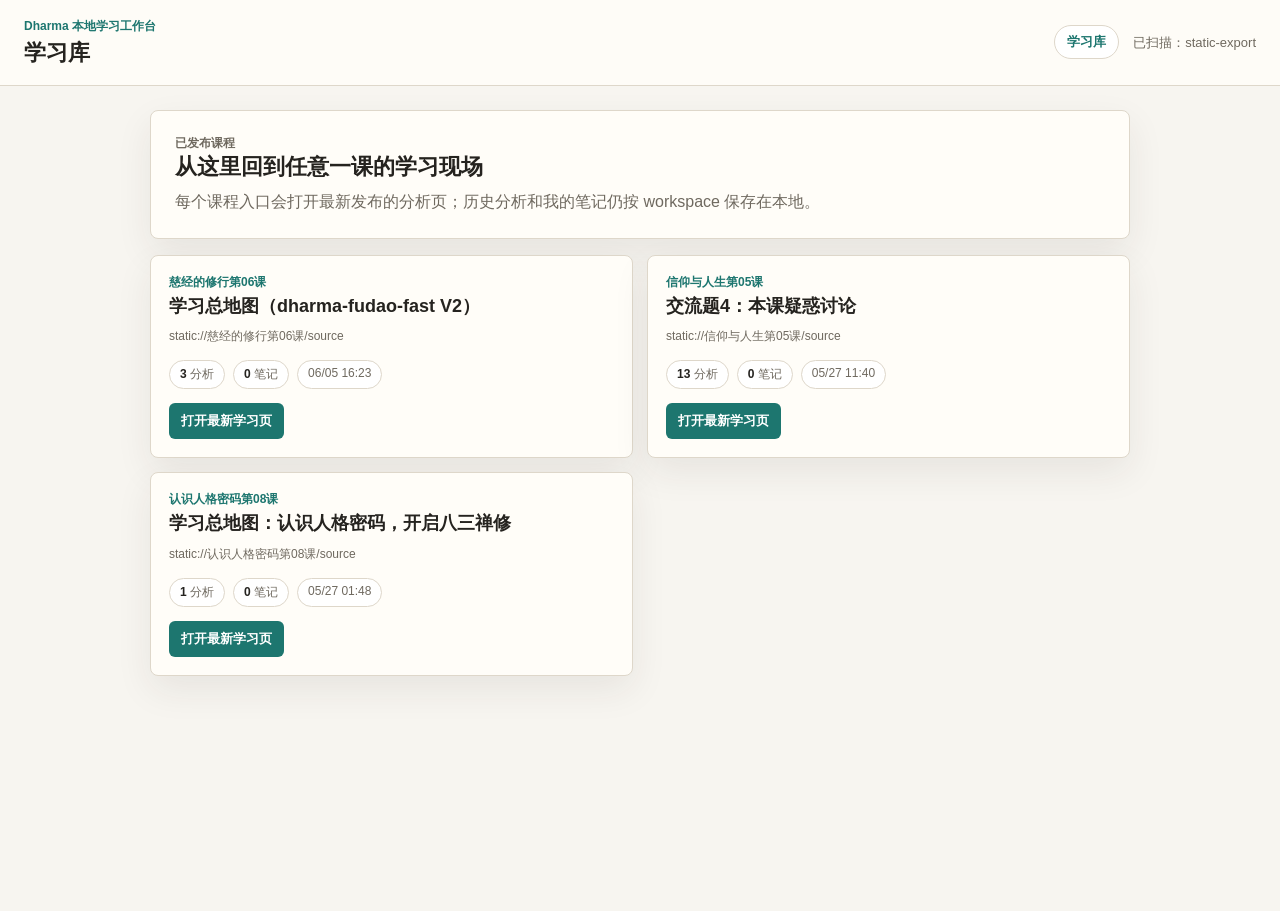
==== index.html @ 93f180d5 "Publish Dharma viewer static site" ====
<!doctype html>
<html lang="zh-CN">
  <head>
    <meta charset="UTF-8" />
    <meta name="viewport" content="width=device-width, initial-scale=1.0" />
    <title>Dharma Tools Demo</title>
    <link rel="icon" href="data:," />
    <link rel="stylesheet" href="styles.css" />
  </head>
  <body>
    <header class="topbar">
      <div>
        <p class="eyebrow">Dharma 本地学习工作台</p>
        <h1 id="appTitle">Dharma Viewer</h1>
      </div>
      <div class="topbar-actions">
        <a class="topbar-link" href="/library" id="libraryLink">学习库</a>
        <div class="status" id="status">加载学习材料中...</div>
      </div>
    </header>

    <main class="workspace">
      <section class="source-pane" aria-label="原文">
        <div class="pane-header">
          <div>
            <p class="pane-kicker">左侧材料</p>
            <h2>学习文本</h2>
          </div>
          <input id="sourceSearch" type="search" placeholder="搜索原文" />
        </div>
        <div class="pane-tabs" role="tablist" aria-label="左侧材料">
          <button id="sourceTab" class="pane-tab is-active" type="button">原文</button>
          <button id="auxiliaryTab" class="pane-tab" type="button">辅助材料</button>
        </div>
        <div id="sourceContent" class="source-content"></div>
        <div id="auxiliaryContent" class="auxiliary-content" hidden></div>
      </section>

      <section class="analysis-pane" aria-label="分析">
        <div class="pane-header">
          <div>
            <p class="pane-kicker">右侧分析</p>
            <h2>学习材料</h2>
          </div>
          <select id="analysisSelect" aria-label="选择分析文档"></select>
        </div>

        <div class="evidence-panel">
          <div class="evidence-title">可定位原文</div>
          <div id="evidenceList" class="evidence-list"></div>
        </div>

        <article id="analysisContent" class="analysis-content"></article>
      </section>

      <aside class="chat-pane" aria-label="Codex 对话">
        <div class="pane-header chat-header">
          <div>
            <p class="pane-kicker">右侧问答</p>
            <h2 id="chatTitle">Codex Chat</h2>
          </div>
          <div class="chat-controls">
            <select id="chatProviderSelect" class="provider-select" aria-label="选择问答模型">
              <option value="codex">Codex</option>
              <option value="hermes">Hermes</option>
              <option value="claude">Claude Code</option>
              <option value="openclaw">OpenClaw</option>
            </select>
            <div id="chatSessionBadge" class="chat-session">新会话</div>
          </div>
        </div>

        <div class="pane-tabs" role="tablist" aria-label="右侧面板">
          <button id="chatTab" class="pane-tab is-active" type="button">问 Codex</button>
          <button id="notesTab" class="pane-tab" type="button">我的笔记 <span id="noteCount">0</span></button>
        </div>

        <div id="chatMessages" class="chat-messages">
          <div class="chat-empty">划选左侧原文或中间分析后加入提问。</div>
        </div>

        <div id="notesPanel" class="notes-panel" hidden></div>

        <form id="chatForm" class="chat-composer">
          <div id="selectedContexts" class="selected-contexts"></div>
          <textarea id="chatInput" rows="4" placeholder="问 Codex..." aria-label="向 AI 提问"></textarea>
          <div class="composer-actions">
            <button id="clearContexts" class="secondary-button" type="button">清空引用</button>
            <button id="sendChat" class="primary-button" type="submit">发送</button>
          </div>
        </form>
      </aside>
    </main>

    <div id="selectionToolbar" class="selection-toolbar" hidden>
      <button id="addContextFromSelection" type="button">加入提问</button>
      <button id="saveNoteFromSelection" type="button">收藏笔记</button>
    </div>

    <script>window.DHARMA_STATIC_VIEWER = true;</script>
    <script type="module" src="app.js"></script>
  </body>
</html>
---- styles.css ----
:root {
  color-scheme: light;
  --bg: #f7f5f0;
  --surface: #fffdf8;
  --surface-strong: #ffffff;
  --ink: #25231f;
  --muted: #6f695f;
  --line: #ded7ca;
  --accent: #1d766f;
  --accent-soft: #dff1ed;
  --gold: #a76f22;
  --warn: #b45309;
  --mark: #fff1a8;
  --shadow: 0 14px 36px rgba(47, 42, 32, 0.08);
  --shadow-tight: 0 8px 24px rgba(47, 42, 32, 0.1);
}

* {
  box-sizing: border-box;
}

[hidden] {
  display: none !important;
}

body {
  margin: 0;
  min-height: 100vh;
  background: var(--bg);
  color: var(--ink);
  font-family: -apple-system, BlinkMacSystemFont, "PingFang SC", "Hiragino Sans GB", "Microsoft YaHei", sans-serif;
}

.topbar {
  display: flex;
  align-items: center;
  justify-content: space-between;
  gap: 24px;
  padding: 18px 24px;
  border-bottom: 1px solid var(--line);
  background: rgba(255, 253, 248, 0.92);
}

.eyebrow,
.pane-kicker {
  margin: 0 0 4px;
  color: var(--accent);
  font-size: 12px;
  font-weight: 700;
}

h1,
h2 {
  margin: 0;
  letter-spacing: 0;
}

h1 {
  font-size: 22px;
  line-height: 1.25;
}

h2 {
  font-size: 16px;
  line-height: 1.25;
}

.status {
  max-width: 46vw;
  color: var(--muted);
  font-size: 13px;
  line-height: 1.5;
  text-align: right;
}

.topbar-actions {
  display: flex;
  align-items: center;
  gap: 14px;
}

.topbar-link {
  flex: 0 0 auto;
  border: 1px solid var(--line);
  border-radius: 999px;
  padding: 7px 12px;
  background: var(--surface-strong);
  color: var(--accent);
  font-size: 13px;
  font-weight: 700;
  text-decoration: none;
}

.workspace {
  display: grid;
  grid-template-columns: minmax(360px, 1.02fr) minmax(420px, 1fr) minmax(310px, 0.52fr);
  gap: 16px;
  height: calc(100vh - 75px);
  padding: 16px;
}

.library-workspace {
  min-height: calc(100vh - 75px);
  padding: 24px;
}

.library-hero,
.library-empty {
  max-width: 980px;
  margin: 0 auto 16px;
  border: 1px solid var(--line);
  border-radius: 8px;
  background: var(--surface);
  box-shadow: var(--shadow);
  padding: 22px 24px;
}

.library-hero h2,
.library-empty h2 {
  margin: 0 0 8px;
  font-size: 22px;
}

.library-hero p,
.library-empty p {
  margin: 0;
  color: var(--muted);
  line-height: 1.7;
}

.library-grid {
  display: grid;
  grid-template-columns: repeat(auto-fill, minmax(320px, 1fr));
  gap: 14px;
  max-width: 980px;
  margin: 0 auto;
}

.library-card {
  display: grid;
  gap: 14px;
  border: 1px solid var(--line);
  border-radius: 8px;
  background: var(--surface);
  box-shadow: var(--shadow);
  padding: 18px;
}

.library-card-main h2 {
  margin: 0 0 10px;
  font-size: 18px;
}

.library-card-main p:last-child {
  margin: 0;
  color: var(--muted);
  font-size: 12px;
  line-height: 1.6;
  overflow-wrap: anywhere;
}

.library-stats {
  display: flex;
  flex-wrap: wrap;
  gap: 8px;
}

.library-stats span {
  border: 1px solid var(--line);
  border-radius: 999px;
  padding: 5px 10px;
  background: #fff;
  color: var(--muted);
  font-size: 12px;
}

.library-stats strong {
  color: var(--ink);
}

.library-open {
  justify-self: start;
  border-radius: 6px;
  padding: 9px 12px;
  background: var(--accent);
  color: #fff;
  font-size: 13px;
  font-weight: 700;
  text-decoration: none;
}

.source-pane,
.analysis-pane,
.chat-pane {
  min-height: 0;
  overflow: hidden;
  border: 1px solid var(--line);
  border-radius: 8px;
  background: var(--surface);
  box-shadow: var(--shadow);
}

.source-pane {
  display: grid;
  grid-template-rows: auto auto minmax(0, 1fr);
}

.pane-header {
  display: flex;
  align-items: center;
  justify-content: space-between;
  gap: 16px;
  padding: 14px 16px;
  border-bottom: 1px solid var(--line);
  background: var(--surface-strong);
}

.chat-header {
  padding-right: 12px;
}

input,
select,
textarea {
  min-width: 180px;
  border: 1px solid var(--line);
  border-radius: 6px;
  background: #fff;
  color: var(--ink);
  font: inherit;
  font-size: 13px;
}

input,
select {
  height: 34px;
  padding: 0 10px;
}

textarea {
  width: 100%;
  min-width: 0;
  resize: none;
  line-height: 1.6;
  padding: 10px 12px;
}

.source-content,
.auxiliary-content,
.analysis-content {
  overflow: auto;
  padding: 18px;
}

.analysis-pane {
  display: grid;
  grid-template-rows: auto auto minmax(0, 1fr);
}

.chat-pane {
  display: grid;
  grid-template-rows: auto auto minmax(0, 1fr) auto;
}

.analysis-content {
  height: auto;
}

.auxiliary-content {
  display: grid;
  align-content: start;
  gap: 16px;
}

.auxiliary-card {
  border: 1px solid var(--line);
  border-radius: 8px;
  background: #fff;
  padding: 18px;
}

.auxiliary-heading {
  margin-bottom: 16px;
  padding-bottom: 12px;
  border-bottom: 1px solid var(--line);
}

.auxiliary-heading h3 {
  margin: 0;
  color: #1f5752;
  font-size: 16px;
  line-height: 1.4;
}

.auxiliary-heading p {
  margin: 6px 0 0;
  color: #6d6257;
  font-size: 12px;
  line-height: 1.6;
}

.auxiliary-text {
  color: #2d2a24;
  font-size: 14px;
  line-height: 1.75;
}

.auxiliary-block {
  display: grid;
  grid-template-columns: 66px minmax(0, 1fr);
  gap: 12px;
  padding: 12px 0;
  border-bottom: 1px solid var(--line);
}

.auxiliary-block:last-child {
  border-bottom: 0;
  padding-bottom: 0;
}

.auxiliary-block-title {
  color: #1f5752;
  font-size: 12px;
  font-weight: 700;
  letter-spacing: 0;
}

.auxiliary-block-items {
  display: grid;
  gap: 9px;
  min-width: 0;
}

.auxiliary-item {
  min-width: 0;
  color: #332f29;
  overflow-wrap: anywhere;
}

.auxiliary-item.has-number {
  display: grid;
  grid-template-columns: 22px minmax(0, 1fr);
  gap: 7px;
}

.auxiliary-item-number {
  display: inline-grid;
  width: 20px;
  height: 20px;
  place-items: center;
  border: 1px solid #b9d7d3;
  border-radius: 999px;
  color: #1f5752;
  font-size: 11px;
  font-weight: 700;
  line-height: 1;
}

.auxiliary-item a {
  color: #1f6b66;
  text-decoration: underline;
  text-underline-offset: 3px;
}

.auxiliary-text p {
  margin: 0 0 10px;
  white-space: pre-wrap;
}

.auxiliary-text p:last-child {
  margin-bottom: 0;
}

.auxiliary-empty {
  margin: auto;
  max-width: 240px;
  color: var(--muted);
  font-size: 13px;
  line-height: 1.7;
  text-align: center;
}

.source-section {
  margin: 0 0 24px;
  padding: 0 22px 8px;
  border-bottom: 1px solid var(--line);
  background: #fff;
}

.section-title {
  position: sticky;
  top: -18px;
  z-index: 1;
  margin: 0 -22px 18px;
  padding: 12px 22px;
  border-bottom: 1px solid var(--line);
  background: rgba(251, 250, 246, 0.96);
  color: var(--accent);
  font-size: 15px;
  font-weight: 800;
}

.paragraph {
  margin: 0 0 18px;
  padding: 2px 0 2px 14px;
  border-left: 3px solid transparent;
  border-radius: 6px;
  color: #2d2a24;
  font-size: 16px;
  line-height: 2;
  text-align: justify;
  white-space: pre-wrap;
}

.source-subheading {
  display: block;
  margin: 0 0 4px;
  color: #1e5753;
  font-weight: 800;
}

.paragraph.is-highlighted {
  border-left-color: var(--gold);
  background: transparent;
}

.paragraph.is-search-hit {
  outline: 2px solid var(--accent);
  background: var(--accent-soft);
}

.evidence-panel {
  padding: 12px 16px;
  border-bottom: 1px solid var(--line);
  background: #faf8f2;
}

.evidence-title {
  margin-bottom: 8px;
  color: var(--muted);
  font-size: 12px;
  font-weight: 800;
}

.evidence-list {
  display: flex;
  flex-wrap: wrap;
  gap: 8px;
  max-height: 104px;
  overflow: auto;
}

.evidence-button {
  border: 1px solid #b9d9d3;
  border-radius: 999px;
  background: #edf8f5;
  color: #155e58;
  cursor: pointer;
  font-size: 12px;
  line-height: 1.2;
  padding: 7px 10px;
}

.evidence-button:hover {
  border-color: var(--accent);
  background: var(--accent-soft);
}

.evidence-button.unmatched {
  border-color: #f0c48f;
  background: #fff7ed;
  color: var(--warn);
  cursor: default;
}

.analysis-content {
  font-size: 15px;
  line-height: 1.8;
}

.analysis-content.study-map-v2 {
  padding: 14px;
  background: #f3f0e8;
  line-height: 1.72;
}

.analysis-content h1 {
  margin: 0 0 18px;
  font-size: 22px;
}

.analysis-content h2 {
  margin: 22px 0 10px;
  color: var(--accent);
  font-size: 18px;
}

.analysis-content h3 {
  margin: 20px 0 8px;
  color: #493f32;
  font-size: 16px;
}

.analysis-content p {
  margin: 0 0 10px;
}

.visual-block {
  margin: 0 0 24px;
  padding: 18px;
  border: 1px solid var(--line);
  border-radius: 8px;
  background: #fff;
}

.visual-heading {
  text-align: center;
  margin-bottom: 14px;
}

.visual-heading h2 {
  margin: 0;
  color: #34312d;
  font-size: 18px;
}

.visual-heading p {
  margin: 4px 0 0;
  color: var(--muted);
  font-size: 13px;
}

.diagram-canvas {
  position: relative;
  display: grid;
  gap: 12px;
  padding: 8px 2px;
}

.diagram-row,
.diagram-branch {
  display: flex;
  justify-content: center;
  gap: 18px;
}

.diagram-row.single .visual-card,
.diagram-row.final .visual-card {
  max-width: 520px;
}

.diagram-split {
  position: relative;
  display: grid;
  grid-template-columns: 1fr 32px 1fr;
  align-items: center;
  gap: 16px;
}

.diagram-line {
  align-self: stretch;
  justify-self: center;
  width: 1px;
  min-height: 180px;
  border-left: 1px dashed #cfc8bc;
}

.diagram-axis {
  text-align: center;
  color: #5b554c;
  font-size: 13px;
  font-style: italic;
}

.diagram-stack {
  display: grid;
  gap: 12px;
}

.visual-card,
.ladder-step,
.comparison-cell {
  width: 100%;
  border: 1px solid var(--line);
  border-radius: 8px;
  background: #f7f4ef;
  color: var(--ink);
  font: inherit;
}

button.visual-card,
button.ladder-step,
button.comparison-cell {
  cursor: pointer;
  text-align: center;
}

button.visual-card:hover,
button.ladder-step:hover,
button.comparison-cell:hover {
  transform: translateY(-1px);
  box-shadow: 0 8px 18px rgba(47, 42, 32, 0.08);
}

.visual-card {
  min-height: 74px;
  padding: 14px 16px;
  text-align: center;
}

.visual-card strong,
.ladder-step strong {
  display: block;
  font-size: 16px;
  line-height: 1.25;
}

.visual-card span,
.ladder-step span:not(.step-number) {
  display: block;
  margin-top: 6px;
  font-size: 13px;
  line-height: 1.35;
}

.tone-teal {
  border-color: #78b9ad;
  background: #e2f3ee;
  color: #0b6b5f;
}

.tone-purple {
  border-color: #9f95e8;
  background: #eeeeff;
  color: #4b43a3;
}

.tone-gold {
  border-color: #d8a256;
  background: #fff1d8;
  color: #8a5308;
}

.tone-red {
  border-color: #dd9b8f;
  background: #fff0ec;
  color: #963b29;
}

.tone-blue {
  border-color: #8ab6e5;
  background: #e8f3ff;
  color: #235f9f;
}

.tone-neutral {
  border-color: #cfc8bc;
  background: #f6f3ee;
  color: #4b4740;
}

.ladder-steps {
  display: grid;
  justify-items: center;
  gap: 12px;
}

.ladder-step {
  position: relative;
  max-width: 520px;
  padding: 14px 18px 14px 52px;
  text-align: left;
}

.ladder-step + .ladder-step::before {
  content: "";
  position: absolute;
  top: -13px;
  left: 50%;
  height: 12px;
  border-left: 1px dashed #cfc8bc;
}

.step-number {
  position: absolute;
  left: 16px;
  top: 16px;
  display: grid;
  place-items: center;
  width: 24px;
  height: 24px;
  border-radius: 999px;
  background: rgba(255, 255, 255, 0.72);
  font-size: 12px;
  font-weight: 800;
}

.comparison-table {
  display: grid;
  overflow: auto;
  border: 1px solid var(--line);
  border-radius: 8px;
}

.comparison-row {
  display: grid;
  min-width: 620px;
}

.comparison-row + .comparison-row {
  border-top: 1px solid var(--line);
}

.comparison-row > * {
  padding: 12px;
  border: 0;
  border-left: 1px solid var(--line);
  border-radius: 0;
  min-height: 56px;
}

.comparison-row > *:first-child {
  border-left: 0;
}

.comparison-row.header {
  background: #fbfaf6;
  color: #5b554c;
  font-weight: 800;
  text-align: center;
}

.row-label {
  display: flex;
  align-items: center;
  color: #6a6258;
  font-size: 13px;
  font-weight: 800;
}

.analysis-content ul,
.analysis-content ol {
  margin: 0 0 14px;
  padding-left: 22px;
}

.analysis-content li {
  margin: 5px 0;
}

.analysis-content blockquote {
  margin: 12px 0;
  padding: 10px 12px;
  border-left: 3px solid var(--accent);
  background: var(--accent-soft);
}

.study-map-v2 .study-map-cover {
  margin: 0 0 12px;
  border: 1px solid #d7cfc1;
  border-radius: 8px;
  background: #fffdf8;
  box-shadow: 0 8px 20px rgba(47, 42, 32, 0.06);
  padding: 16px 18px;
}

.study-map-v2 .study-map-cover h1 {
  margin: 0;
  color: #24221d;
  font-size: 20px;
  line-height: 1.35;
}

.study-map-v2 > blockquote {
  margin: 0 0 14px;
  border: 1px solid #b9d7d3;
  border-left: 4px solid var(--accent);
  border-radius: 8px;
  background: #eef8f5;
  color: #215f58;
  font-size: 13px;
  line-height: 1.65;
}

.analysis-section {
  margin: 0 0 14px;
  overflow: hidden;
  border: 1px solid #d7cfc1;
  border-radius: 8px;
  background: #fff;
  box-shadow: 0 8px 20px rgba(47, 42, 32, 0.05);
}

.analysis-section h2 {
  display: grid;
  grid-template-columns: auto minmax(0, 1fr);
  align-items: center;
  gap: 10px;
  margin: 0;
  padding: 12px 16px;
  border-bottom: 1px solid #e3dbcf;
  background: #fbfaf6;
  color: #214f4b;
  font-size: 16px;
  line-height: 1.35;
}

.section-index {
  display: inline-grid;
  width: 28px;
  height: 28px;
  place-items: center;
  border-radius: 999px;
  background: var(--accent);
  color: #fff;
  font-size: 13px;
  font-weight: 800;
}

.analysis-section h3 {
  display: inline-block;
  margin: 16px 16px 8px;
  border: 1px solid #c7ddd8;
  border-radius: 999px;
  background: #eef8f5;
  color: #1f5752;
  font-size: 13px;
  line-height: 1.2;
  padding: 6px 10px;
}

.analysis-section p,
.analysis-section blockquote {
  margin-right: 16px;
  margin-left: 16px;
}

.analysis-section p {
  color: #332f29;
  font-size: 14px;
  line-height: 1.75;
}

.analysis-section ul,
.analysis-section ol {
  margin: 8px 16px 14px;
  border-left: 3px solid #d8a256;
  border-radius: 6px;
  background: #fffaf1;
  padding: 10px 14px 10px 30px;
}

.analysis-section li {
  margin: 6px 0;
  color: #38332b;
  line-height: 1.65;
}

.analysis-section blockquote {
  border-left-color: #d8a256;
  background: #fff7e6;
  color: #5a4324;
}

.chat-session {
  flex: 0 0 auto;
  max-width: 112px;
  overflow: hidden;
  border: 1px solid #d7cdbc;
  border-radius: 999px;
  background: #fbfaf6;
  color: var(--muted);
  font-size: 11px;
  font-weight: 700;
  padding: 5px 8px;
  text-overflow: ellipsis;
  white-space: nowrap;
}

.chat-controls {
  display: grid;
  justify-items: end;
  gap: 6px;
  min-width: 0;
}

.provider-select {
  width: 128px;
  min-width: 0;
  height: 30px;
  border-radius: 999px;
  color: #2f5f5a;
  font-size: 12px;
  font-weight: 800;
}

.pane-tabs {
  display: grid;
  grid-template-columns: 1fr 1fr;
  gap: 6px;
  padding: 10px 12px;
  border-bottom: 1px solid var(--line);
  background: #fbfaf6;
}

.pane-tab {
  min-height: 32px;
  border: 1px solid transparent;
  border-radius: 6px;
  background: transparent;
  color: var(--muted);
  cursor: pointer;
  font: inherit;
  font-size: 13px;
  font-weight: 800;
}

.pane-tab.is-active {
  border-color: #b9d9d3;
  background: #edf8f5;
  color: var(--accent);
}

.pane-tab span {
  display: inline-grid;
  place-items: center;
  min-width: 20px;
  height: 20px;
  margin-left: 4px;
  border-radius: 999px;
  background: rgba(29, 118, 111, 0.1);
  font-size: 11px;
}

.chat-messages {
  display: flex;
  flex-direction: column;
  gap: 12px;
  overflow: auto;
  padding: 16px;
  background: linear-gradient(180deg, #fffdf8 0%, #f9f6ee 100%);
}

.notes-panel {
  overflow: auto;
  padding: 14px;
  background: linear-gradient(180deg, #fffdf8 0%, #f9f6ee 100%);
}

.note-composer {
  display: grid;
  gap: 10px;
  margin-bottom: 12px;
  border: 1px solid #cdded9;
  border-radius: 8px;
  background: #f5fbf8;
  padding: 12px;
}

.note-draft {
  border-left: 3px solid var(--accent);
  background: rgba(255, 255, 255, 0.7);
  border-radius: 6px;
  padding: 8px 10px;
}

.note-draft span {
  display: inline-block;
  margin-bottom: 4px;
  color: var(--accent);
  font-size: 11px;
  font-weight: 800;
}

.note-draft p {
  margin: 0;
  color: #4f4940;
  font-size: 12px;
  line-height: 1.55;
}

.note-composer textarea {
  min-height: 92px;
  border-color: #cdded9;
  background: #fff;
}

.note-composer-actions {
  display: flex;
  align-items: center;
  justify-content: space-between;
  gap: 10px;
}

.notes-empty {
  margin: 18vh auto 0;
  max-width: 230px;
  color: var(--muted);
  font-size: 13px;
  line-height: 1.7;
  text-align: center;
}

.note-card {
  border: 1px solid var(--line);
  border-radius: 8px;
  background: #fff;
  padding: 12px;
  box-shadow: 0 8px 18px rgba(47, 42, 32, 0.05);
}

.note-card + .note-card {
  margin-top: 10px;
}

.note-meta {
  display: flex;
  align-items: center;
  justify-content: space-between;
  gap: 10px;
  margin-bottom: 8px;
  color: var(--muted);
  font-size: 12px;
  font-weight: 800;
}

.note-meta span {
  color: var(--accent);
}

.note-text {
  margin: 0;
  color: #302d27;
  font-size: 14px;
  line-height: 1.75;
  white-space: pre-wrap;
}

.note-comment {
  margin-top: 10px;
  border-left: 3px solid #d8a256;
  border-radius: 6px;
  background: #fff7ed;
  padding: 8px 10px;
}

.note-comment strong {
  display: block;
  margin-bottom: 4px;
  color: #8a5308;
  font-size: 12px;
}

.note-comment p {
  margin: 0;
  color: #4b3f31;
  font-size: 13px;
  line-height: 1.65;
  white-space: pre-wrap;
}

.note-comment-editor {
  display: grid;
  gap: 8px;
  margin-top: 10px;
  border: 1px solid #ead6b8;
  border-radius: 8px;
  background: #fffaf2;
  padding: 10px;
}

.note-comment-editor textarea {
  min-width: 0;
  width: 100%;
  min-height: 86px;
  border-color: #ead6b8;
  background: #fff;
}

.note-origin {
  margin-top: 8px;
  color: var(--muted);
  font-size: 12px;
  line-height: 1.45;
}

.note-actions {
  display: flex;
  flex-wrap: wrap;
  gap: 8px;
  margin-top: 10px;
}

.note-actions button,
.message-save {
  border: 1px solid var(--line);
  border-radius: 6px;
  background: #fbfaf6;
  color: #6a6258;
  cursor: pointer;
  font: inherit;
  font-size: 12px;
  font-weight: 800;
  padding: 6px 9px;
}

.note-actions button:hover,
.message-save:hover {
  border-color: #b9d9d3;
  background: #edf8f5;
  color: var(--accent);
}

.chat-empty {
  margin: auto;
  max-width: 220px;
  color: var(--muted);
  font-size: 13px;
  line-height: 1.7;
  text-align: center;
}

.chat-message {
  max-width: 100%;
  border: 1px solid var(--line);
  border-radius: 8px;
  background: #fff;
  padding: 11px 12px;
  box-shadow: 0 8px 18px rgba(47, 42, 32, 0.05);
}

.chat-message.user {
  border-color: #a8d3cb;
  background: #edf8f5;
}

.chat-message.assistant {
  border-color: #d8d0c3;
  background: #fffdf8;
}

.chat-message.assistant:has(.typing-indicator) {
  border-color: #a8d3cb;
  background: #f4fbf8;
}

.chat-message.system {
  border-color: #e7c28f;
  background: #fff7ed;
}

.message-role {
  margin-bottom: 6px;
  color: var(--accent);
  font-size: 12px;
  font-weight: 800;
}

.chat-message.system .message-role {
  color: var(--warn);
}

.message-text {
  color: #302d27;
  font-size: 14px;
  line-height: 1.75;
}

.message-text p {
  margin: 0 0 8px;
}

.message-text p:last-child {
  margin-bottom: 0;
}

.message-text h1,
.message-text h2,
.message-text h3 {
  margin: 12px 0 6px;
  color: #1f5752;
  font-size: 15px;
  line-height: 1.45;
}

.message-text h1:first-child,
.message-text h2:first-child,
.message-text h3:first-child {
  margin-top: 0;
}

.message-text ul,
.message-text ol {
  margin: 0 0 8px;
  padding-left: 20px;
}

.message-text li {
  margin: 0 0 4px;
}

.message-save {
  margin-top: 9px;
}

.typing-indicator {
  display: flex;
  align-items: center;
  gap: 6px;
  color: var(--muted);
  font-size: 13px;
  line-height: 1.5;
}

.typing-indicator span {
  width: 6px;
  height: 6px;
  border-radius: 999px;
  background: var(--accent);
  opacity: 0.35;
  animation: thinking-pulse 1.2s infinite ease-in-out;
}

.typing-indicator span:nth-child(2) {
  animation-delay: 0.15s;
}

.typing-indicator span:nth-child(3) {
  animation-delay: 0.3s;
}

.typing-indicator em {
  margin-left: 2px;
  font-style: normal;
}

@keyframes thinking-pulse {
  0%,
  80%,
  100% {
    transform: translateY(0);
    opacity: 0.32;
  }

  40% {
    transform: translateY(-3px);
    opacity: 1;
  }
}

.message-contexts {
  display: grid;
  gap: 5px;
  margin-bottom: 8px;
}

.message-contexts span {
  border-left: 2px solid #b9d9d3;
  color: #625b51;
  font-size: 12px;
  line-height: 1.45;
  padding-left: 7px;
}

.chat-composer {
  display: grid;
  gap: 10px;
  padding: 12px;
  border-top: 1px solid var(--line);
  background: var(--surface-strong);
}

.selected-contexts {
  display: grid;
  gap: 8px;
  max-height: 132px;
  overflow: auto;
}

.context-chip {
  position: relative;
  border: 1px solid #d8d0c3;
  border-radius: 8px;
  background: #fbfaf6;
  padding: 9px 30px 9px 10px;
}

.context-chip span {
  display: inline-block;
  margin-bottom: 3px;
  color: var(--accent);
  font-size: 11px;
  font-weight: 800;
}

.context-chip p {
  margin: 0;
  color: #5b554c;
  font-size: 12px;
  line-height: 1.45;
}

.context-chip button {
  position: absolute;
  top: 7px;
  right: 7px;
  display: grid;
  place-items: center;
  width: 20px;
  height: 20px;
  border: 0;
  border-radius: 999px;
  background: transparent;
  color: #8a8174;
  cursor: pointer;
  font-size: 16px;
  line-height: 1;
}

.context-chip button:hover {
  background: #eee8dd;
  color: #493f32;
}

.composer-actions {
  display: flex;
  align-items: center;
  justify-content: space-between;
  gap: 10px;
}

.primary-button,
.secondary-button,
.selection-toolbar {
  border-radius: 6px;
  cursor: pointer;
  font: inherit;
  font-size: 13px;
  font-weight: 800;
}

.primary-button {
  min-width: 76px;
  border: 1px solid #176a63;
  background: var(--accent);
  color: #fff;
  padding: 8px 14px;
}

.primary-button:hover:not(:disabled) {
  background: #155f59;
}

.secondary-button {
  border: 1px solid var(--line);
  background: #fbfaf6;
  color: #6a6258;
  padding: 8px 12px;
}

.secondary-button:disabled,
.primary-button:disabled {
  cursor: not-allowed;
  opacity: 0.55;
}

.selection-toolbar {
  position: fixed;
  z-index: 10;
  border: 1px solid #176a63;
  background: var(--accent);
  color: #fff;
  box-shadow: var(--shadow-tight);
  display: flex;
  gap: 6px;
  padding: 5px;
}

.selection-toolbar button {
  border: 0;
  border-radius: 5px;
  background: transparent;
  color: #fff;
  cursor: pointer;
  font: inherit;
  font-size: 13px;
  font-weight: 800;
  padding: 6px 8px;
}

.selection-toolbar button:hover {
  background: rgba(255, 255, 255, 0.16);
}

mark {
  border-radius: 4px;
  background: var(--mark);
  box-shadow: 0 0 0 2px var(--mark);
  padding: 0 2px;
}

@media (max-width: 900px) {
  .topbar {
    align-items: flex-start;
    flex-direction: column;
  }

  .status {
    max-width: none;
    text-align: left;
  }

  .workspace {
    grid-template-columns: 1fr;
    height: auto;
  }

  .source-pane,
  .analysis-pane,
  .chat-pane {
    min-height: 70vh;
  }

  .auxiliary-block {
    grid-template-columns: 1fr;
    gap: 8px;
  }

  .diagram-split {
    grid-template-columns: 1fr;
  }

  .diagram-line {
    display: none;
  }

  .diagram-branch {
    flex-direction: column;
  }
}
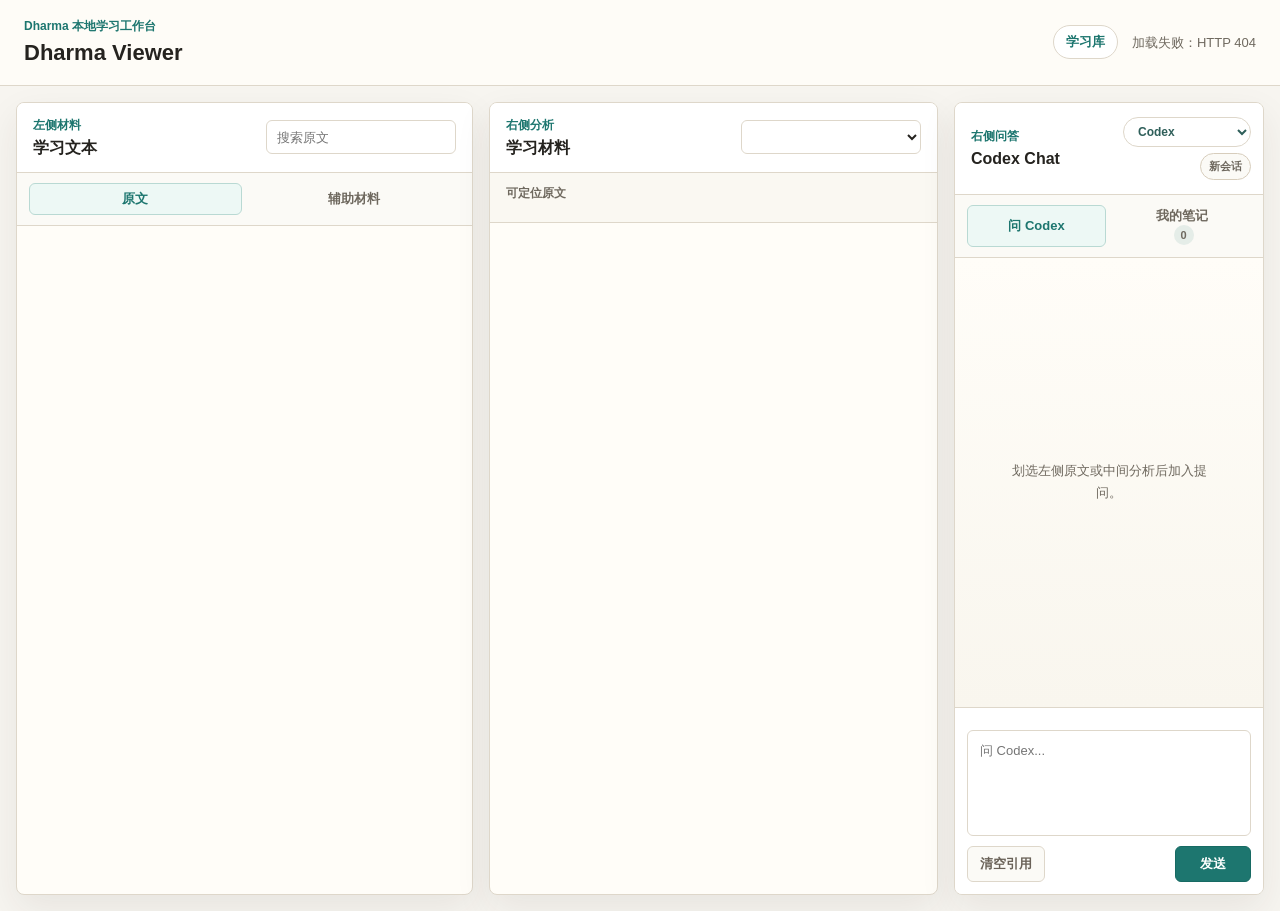
==== commit 9837a02a: "Publish current Dharma viewer static export" ====
--- a/index.html
+++ b/index.html
@@ -28,12 +28,14 @@
           </div>
           <input id="sourceSearch" type="search" placeholder="搜索原文" />
         </div>
-        <div class="pane-tabs" role="tablist" aria-label="左侧材料">
-          <button id="sourceTab" class="pane-tab is-active" type="button">原文</button>
-          <button id="auxiliaryTab" class="pane-tab" type="button">辅助材料</button>
+        <div id="sourceTabs" class="pane-tabs" role="tablist" aria-label="左侧材料">
+          <a id="sourceTab" class="pane-tab is-active" href="#source-original" data-source-panel="source">原文</a>
+          <a id="auxiliaryTab" class="pane-tab" href="#source-auxiliary" data-source-panel="auxiliary">辅助材料</a>
+          <a id="mindmapTab" class="pane-tab" href="#source-mindmap" data-source-panel="mindmap" hidden>思维导图</a>
         </div>
         <div id="sourceContent" class="source-content"></div>
         <div id="auxiliaryContent" class="auxiliary-content" hidden></div>
+        <div id="mindmapContent" class="mindmap-content" hidden></div>
       </section>
 
       <section class="analysis-pane" aria-label="分析">
@@ -95,9 +97,9 @@
     <div id="selectionToolbar" class="selection-toolbar" hidden>
       <button id="addContextFromSelection" type="button">加入提问</button>
       <button id="saveNoteFromSelection" type="button">收藏笔记</button>
+      <button id="saveFeedbackFromSelection" type="button" hidden>标注校准</button>
     </div>
 
-    <script>window.DHARMA_STATIC_VIEWER = true;</script>
-    <script type="module" src="app.js"></script>
+    <script type="module" src="/app.js?v=20260613-mindmap-tabs"></script>
   </body>
 </html>
--- a/styles.css
+++ b/styles.css
@@ -128,6 +128,49 @@
   line-height: 1.7;
 }
 
+.library-note-list {
+  display: grid;
+  gap: 8px;
+  margin-top: 14px;
+}
+
+.library-note-item {
+  display: grid;
+  grid-template-columns: minmax(130px, 0.4fr) minmax(0, 1fr) auto;
+  gap: 12px;
+  align-items: center;
+  border: 1px solid var(--line);
+  border-radius: 8px;
+  background: #fffdf8;
+  color: inherit;
+  padding: 10px 12px;
+  text-decoration: none;
+}
+
+.library-note-item:hover {
+  border-color: #b9d9d3;
+  background: #f5fbf8;
+}
+
+.library-note-item span {
+  color: var(--accent);
+  font-size: 12px;
+  font-weight: 900;
+}
+
+.library-note-item strong {
+  min-width: 0;
+  color: #302d27;
+  font-size: 13px;
+  line-height: 1.45;
+}
+
+.library-note-item time {
+  color: var(--muted);
+  font-size: 12px;
+  white-space: nowrap;
+}
+
 .library-grid {
   display: grid;
   grid-template-columns: repeat(auto-fill, minmax(320px, 1fr));
@@ -217,6 +260,21 @@
 
 .chat-header {
   padding-right: 12px;
+}
+
+.chat-controls {
+  display: flex;
+  align-items: center;
+  gap: 8px;
+}
+
+.provider-select {
+  max-width: 150px;
+  min-width: 118px;
+  border-radius: 999px;
+  color: var(--accent);
+  font-size: 12px;
+  font-weight: 800;
 }
 
 input,
@@ -247,6 +305,7 @@
 
 .source-content,
 .auxiliary-content,
+.mindmap-content,
 .analysis-content {
   overflow: auto;
   padding: 18px;
@@ -267,6 +326,12 @@
 }
 
 .auxiliary-content {
+  display: grid;
+  align-content: start;
+  gap: 16px;
+}
+
+.mindmap-content {
   display: grid;
   align-content: start;
   gap: 16px;
@@ -380,6 +445,69 @@
   text-align: center;
 }
 
+.mindmap-card {
+  border: 1px solid var(--line);
+  border-radius: 8px;
+  background: #fff;
+  padding: 18px;
+}
+
+.mindmap-tree {
+  display: grid;
+  gap: 10px;
+  color: #2d2a24;
+  font-size: 14px;
+  line-height: 1.65;
+}
+
+.mindmap-node {
+  position: relative;
+  display: grid;
+  gap: 8px;
+}
+
+.mindmap-node-content {
+  display: block;
+  min-width: 0;
+  border: 1px solid #d9e7e3;
+  border-left: 4px solid #86c7bd;
+  border-radius: 8px;
+  background: #f8fcfa;
+  padding: 9px 11px;
+  overflow-wrap: anywhere;
+}
+
+.mindmap-node-root > .mindmap-node-content {
+  border-left-color: var(--accent);
+  background: #eef8f5;
+  color: #174f49;
+  font-weight: 800;
+}
+
+.mindmap-node-branch > .mindmap-node-content {
+  border-left-color: #d6a44c;
+  background: #fffaf0;
+}
+
+.mindmap-node-leaf > .mindmap-node-content {
+  border-left-color: #9bcfc7;
+  background: #ffffff;
+}
+
+.mindmap-node-content strong {
+  display: inline;
+  margin-right: 4px;
+  color: #1f5752;
+}
+
+.mindmap-children {
+  display: grid;
+  gap: 8px;
+  margin-left: 16px;
+  padding-left: 14px;
+  border-left: 1px dashed #bdd8d3;
+}
+
 .source-section {
   margin: 0 0 24px;
   padding: 0 22px 8px;
@@ -410,6 +538,57 @@
   line-height: 2;
   text-align: justify;
   white-space: pre-wrap;
+}
+
+.paragraph.source-numbered-heading {
+  margin: 18px 0 12px;
+  padding: 10px 14px;
+  border-left-color: var(--accent);
+  background: #f2f8f5;
+  color: #1f5752;
+  font-size: 17px;
+  font-weight: 800;
+  line-height: 1.5;
+  text-align: left;
+  white-space: normal;
+}
+
+.source-numbered-heading-label {
+  display: block;
+  font-weight: 800;
+}
+
+.paragraph.source-verse {
+  display: block;
+  margin: 0 0 8px 10px;
+  padding: 8px 12px;
+  border-left-color: #d6a44c;
+  background: #fffaf0;
+  font-size: 17px;
+  line-height: 1.7;
+  text-align: left;
+  white-space: normal;
+}
+
+.paragraph.source-verse .source-text {
+  display: grid;
+  grid-template-columns: 42px minmax(0, 1fr);
+  gap: 10px;
+  width: 100%;
+}
+
+.source-verse-number {
+  color: #9a6a16;
+  font-weight: 800;
+  text-align: right;
+}
+
+.source-verse-body {
+  min-width: 0;
+}
+
+.paragraph.source-verse + .paragraph:not(.source-verse) {
+  margin-top: 18px;
 }
 
 .source-subheading {
@@ -896,7 +1075,7 @@
 
 .pane-tabs {
   display: grid;
-  grid-template-columns: 1fr 1fr;
+  grid-template-columns: repeat(auto-fit, minmax(92px, 1fr));
   gap: 6px;
   padding: 10px 12px;
   border-bottom: 1px solid var(--line);
@@ -904,6 +1083,8 @@
 }
 
 .pane-tab {
+  display: inline-grid;
+  place-items: center;
   min-height: 32px;
   border: 1px solid transparent;
   border-radius: 6px;
@@ -913,6 +1094,7 @@
   font: inherit;
   font-size: 13px;
   font-weight: 800;
+  text-decoration: none;
 }
 
 .pane-tab.is-active {
@@ -979,6 +1161,43 @@
   line-height: 1.55;
 }
 
+.feedback-label-grid,
+.feedback-chip-list {
+  display: flex;
+  flex-wrap: wrap;
+  gap: 7px;
+}
+
+.feedback-label-grid {
+  padding: 2px 0;
+}
+
+.feedback-chip {
+  border: 1px solid #bdd8d2;
+  border-radius: 999px;
+  background: #fff;
+  color: #1f5752;
+  font: inherit;
+  font-size: 12px;
+  font-weight: 800;
+  line-height: 1.2;
+  padding: 6px 9px;
+}
+
+button.feedback-chip {
+  cursor: pointer;
+}
+
+.feedback-chip.is-selected,
+button.feedback-chip:hover {
+  border-color: var(--accent);
+  background: var(--accent-soft);
+}
+
+.feedback-chip-list {
+  margin-top: 9px;
+}
+
 .note-composer textarea {
   min-height: 92px;
   border-color: #cdded9;
@@ -1082,6 +1301,93 @@
   color: var(--muted);
   font-size: 12px;
   line-height: 1.45;
+}
+
+.note-insights {
+  display: grid;
+  gap: 8px;
+  margin-top: 10px;
+  border: 1px solid #d9e5e0;
+  border-radius: 8px;
+  background: #f7fbf8;
+  padding: 9px;
+}
+
+.note-insights > strong,
+.related-notes h3 {
+  color: #1f5752;
+  font-size: 12px;
+  font-weight: 900;
+}
+
+.note-insight {
+  display: grid;
+  grid-template-columns: minmax(0, 1fr) auto;
+  gap: 10px;
+  align-items: start;
+  border-left: 3px solid #b98d4c;
+  border-radius: 6px;
+  background: #fff;
+  padding: 8px 9px;
+}
+
+.note-insight-white {
+  border-left-color: var(--accent);
+}
+
+.note-insight span {
+  color: var(--muted);
+  font-size: 11px;
+  font-weight: 900;
+}
+
+.note-insight p {
+  margin: 3px 0 2px;
+  color: #302d27;
+  font-size: 13px;
+  font-weight: 800;
+  line-height: 1.45;
+}
+
+.note-insight small {
+  color: #625a50;
+  font-size: 12px;
+  line-height: 1.45;
+}
+
+.note-insight-actions {
+  display: flex;
+  flex-wrap: wrap;
+  gap: 6px;
+  justify-content: flex-end;
+}
+
+.note-insight-actions button,
+.note-link {
+  border: 1px solid var(--line);
+  border-radius: 6px;
+  background: #fbfaf6;
+  color: #6a6258;
+  cursor: pointer;
+  font: inherit;
+  font-size: 12px;
+  font-weight: 800;
+  padding: 6px 9px;
+  text-decoration: none;
+}
+
+.note-insight-actions button:hover,
+.note-link:hover {
+  border-color: #b9d9d3;
+  background: #edf8f5;
+  color: var(--accent);
+}
+
+.insight-status {
+  border-radius: 999px;
+  background: rgba(29, 118, 111, 0.1);
+  color: var(--accent);
+  padding: 5px 8px;
 }
 
 .note-actions {
@@ -1109,6 +1415,38 @@
   border-color: #b9d9d3;
   background: #edf8f5;
   color: var(--accent);
+}
+
+.related-notes {
+  display: grid;
+  gap: 10px;
+  margin-top: 16px;
+  border-top: 1px solid var(--line);
+  padding-top: 12px;
+}
+
+.related-note-card {
+  border: 1px solid #d8d0c3;
+  border-radius: 8px;
+  background: #fffdf8;
+  padding: 11px;
+}
+
+.related-note-card p {
+  margin: 0;
+  color: #302d27;
+  font-size: 13px;
+  line-height: 1.65;
+}
+
+.related-reason {
+  margin-top: 8px;
+  border-radius: 6px;
+  background: #f2eee5;
+  color: #625a50;
+  font-size: 12px;
+  line-height: 1.45;
+  padding: 6px 8px;
 }
 
 .chat-empty {
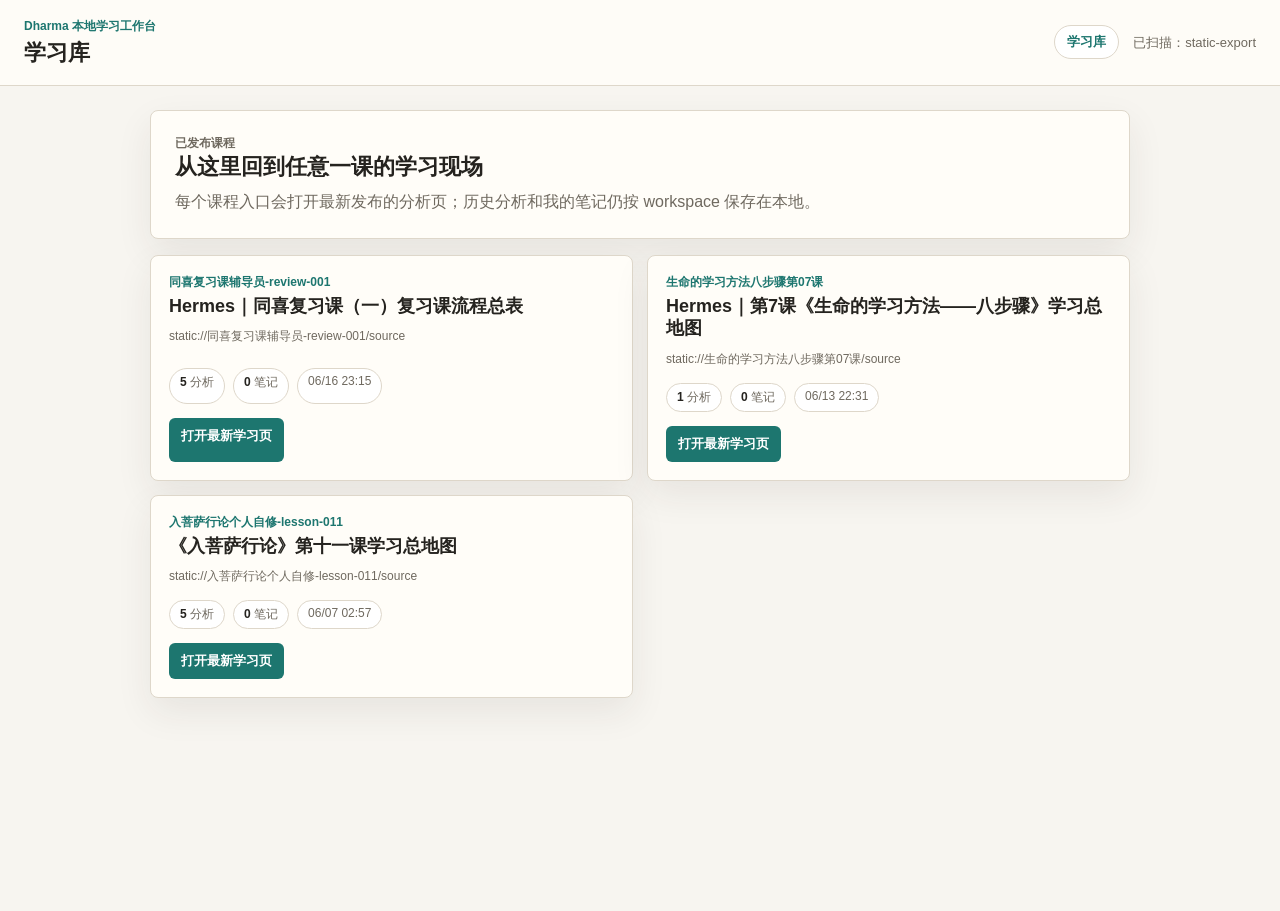
==== commit 0a9eda59: "Fix static viewer bootstrap for GitHub Pages" ====
--- a/index.html
+++ b/index.html
@@ -100,6 +100,7 @@
       <button id="saveFeedbackFromSelection" type="button" hidden>标注校准</button>
     </div>
 
-    <script type="module" src="/app.js?v=20260613-mindmap-tabs"></script>
+    <script>window.DHARMA_STATIC_VIEWER = true;</script>
+    <script type="module" src="app.js?v=20260613-mindmap-tabs"></script>
   </body>
 </html>
